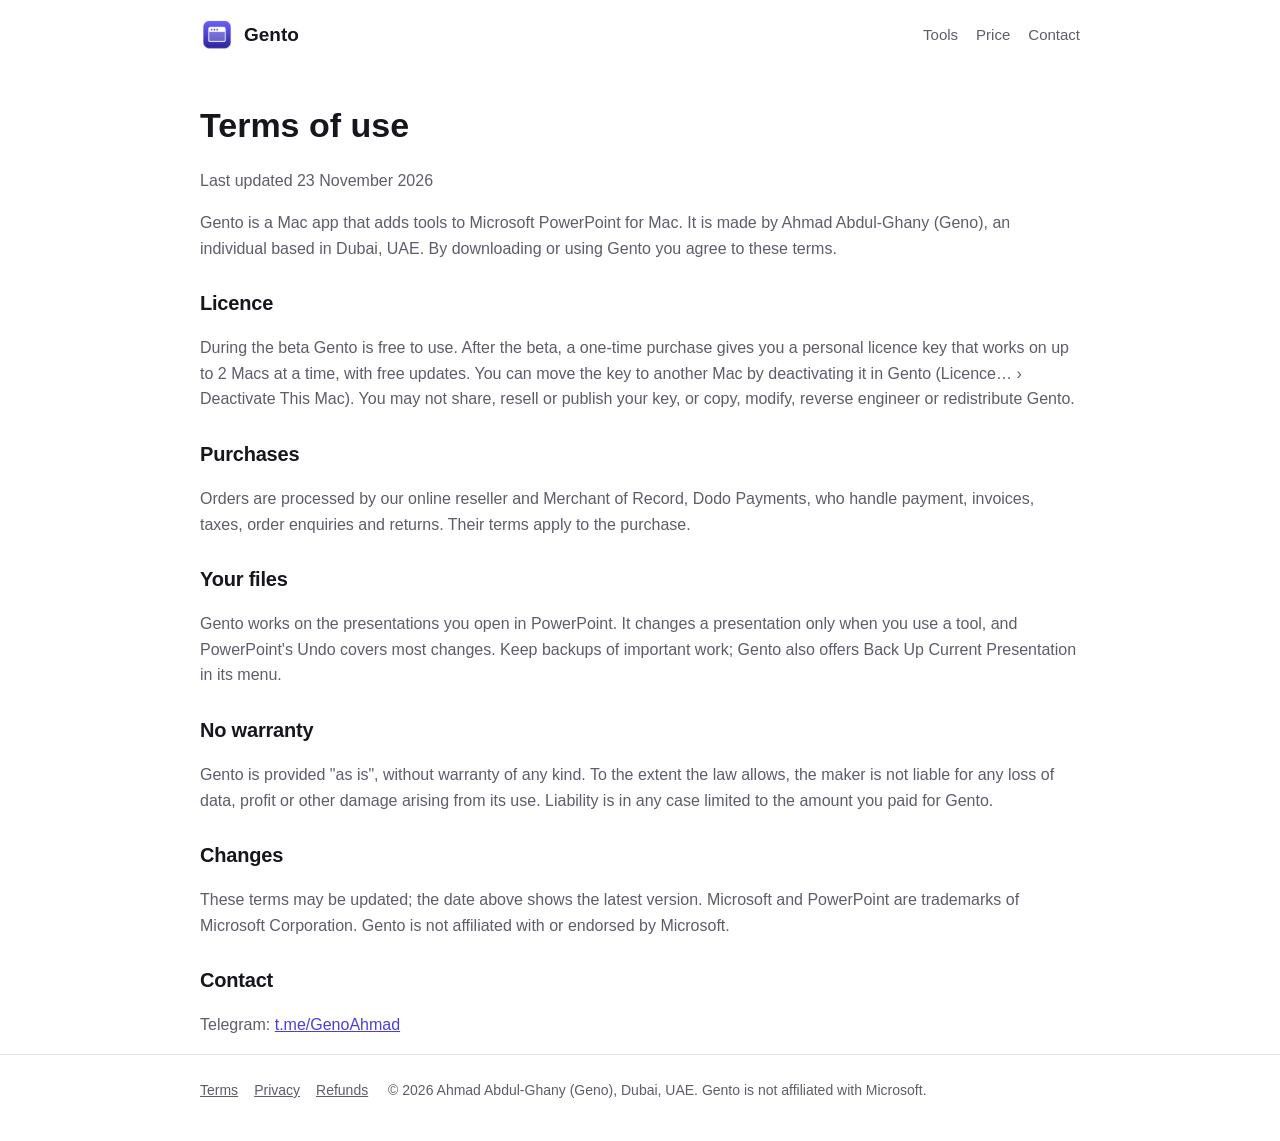
==== terms.html @ 7b76de58 "Gento product page" ====
<!doctype html>
<html lang="en">
<head>
<meta charset="utf-8">
<meta name="viewport" content="width=device-width, initial-scale=1">
<title>Terms of use · Gento</title>
<link rel="icon" href="favicon.png">
<link rel="stylesheet" href="style.css">
</head>
<body>
<div class="wrap">
  <header class="top">
    <a class="brand" href="./"><img src="icon.png" alt="">Gento</a>
    <nav><a href="./#tools">Tools</a><a href="./#price">Price</a><a href="./#contact">Contact</a></nav>
  </header>
  <div class="legal">
  <h1>Terms of use</h1>
  <p>Last updated 23 November 2026</p>
  <p>Gento is a Mac app that adds tools to Microsoft PowerPoint for Mac. It is made by Ahmad Abdul-Ghany (Geno), an individual based in Dubai, UAE. By downloading or using Gento you agree to these terms.</p>
  <h2>Licence</h2>
  <p>During the beta Gento is free to use. After the beta, a one-time purchase gives you a personal licence key that works on up to 2 Macs at a time, with free updates. You can move the key to another Mac by deactivating it in Gento (Licence… › Deactivate This Mac). You may not share, resell or publish your key, or copy, modify, reverse engineer or redistribute Gento.</p>
  <h2>Purchases</h2>
  <p>Orders are processed by our online reseller and Merchant of Record, Dodo Payments, who handle payment, invoices, taxes, order enquiries and returns. Their terms apply to the purchase.</p>
  <h2>Your files</h2>
  <p>Gento works on the presentations you open in PowerPoint. It changes a presentation only when you use a tool, and PowerPoint's Undo covers most changes. Keep backups of important work; Gento also offers Back Up Current Presentation in its menu.</p>
  <h2>No warranty</h2>
  <p>Gento is provided "as is", without warranty of any kind. To the extent the law allows, the maker is not liable for any loss of data, profit or other damage arising from its use. Liability is in any case limited to the amount you paid for Gento.</p>
  <h2>Changes</h2>
  <p>These terms may be updated; the date above shows the latest version. Microsoft and PowerPoint are trademarks of Microsoft Corporation. Gento is not affiliated with or endorsed by Microsoft.</p>
  <h2>Contact</h2>
  <p>Telegram: <a href="https://t.me/GenoAhmad">t.me/GenoAhmad</a></p>
  </div>
</div>
<footer><div class="wrap">
  <a href="terms.html">Terms</a><a href="privacy.html">Privacy</a><a href="refund.html">Refunds</a>
  <span>© 2026 Ahmad Abdul-Ghany (Geno), Dubai, UAE. Gento is not affiliated with Microsoft.</span>
</div></footer>
</body>
</html>
---- style.css ----
:root {
  --bg: #ffffff; --ink: #16161d; --muted: #5d5d6b; --line: #e7e6f2; --card: #f7f6fe;
  --accent: #4a3fd6; --accent2: #6b61fa; --accent-ink: #ffffff;
}
@media (prefers-color-scheme: dark) {
  :root { --bg: #111118; --ink: #f2f1f8; --muted: #a9a8b8; --line: #2a2938; --card: #1a1925; --accent: #7d74ff; --accent2: #9a93ff; }
}
* { box-sizing: border-box; }
body { margin: 0; background: var(--bg); color: var(--ink); font: 16px/1.6 -apple-system, BlinkMacSystemFont, "SF Pro Text", "Segoe UI", Roboto, sans-serif; }
a { color: var(--accent); }
.wrap { max-width: 920px; margin: 0 auto; padding: 0 20px; }
header.top { display: flex; align-items: center; justify-content: space-between; padding: 18px 0; }
.brand { display: flex; align-items: center; gap: 10px; font-weight: 700; font-size: 19px; color: var(--ink); text-decoration: none; }
.brand img { width: 34px; height: 34px; }
nav a { color: var(--muted); text-decoration: none; margin-left: 18px; font-size: 15px; }
nav a:hover { color: var(--ink); }
.hero { display: grid; grid-template-columns: 1.3fr 1fr; gap: 36px; align-items: center; padding: 48px 0 40px; }
.hero h1 { font-size: 44px; line-height: 1.1; margin: 0 0 16px; letter-spacing: -0.02em; }
.hero p { color: var(--muted); font-size: 18px; margin: 0 0 24px; }
.hero .art { display: flex; justify-content: center; }
.hero .art img { width: 220px; height: 220px; filter: drop-shadow(0 18px 40px rgba(74,63,214,.35)); }
.badge { display: inline-block; background: var(--card); color: var(--accent); border: 1px solid var(--line); border-radius: 999px; padding: 4px 12px; font-size: 13px; font-weight: 600; margin-bottom: 14px; }
.btn { display: inline-block; background: linear-gradient(180deg, var(--accent2), var(--accent)); color: var(--accent-ink); text-decoration: none; font-weight: 600; padding: 12px 22px; border-radius: 12px; }
.btn.ghost { background: transparent; color: var(--accent); border: 1px solid var(--line); margin-left: 8px; }
section { padding: 36px 0; border-top: 1px solid var(--line); }
h2 { font-size: 28px; margin: 0 0 18px; letter-spacing: -0.01em; }
.grid { display: grid; grid-template-columns: repeat(3, 1fr); gap: 14px; }
.card { background: var(--card); border: 1px solid var(--line); border-radius: 14px; padding: 18px; }
.card h3 { margin: 0 0 6px; font-size: 16px; }
.card p { margin: 0; color: var(--muted); font-size: 14.5px; }
.price { display: flex; gap: 14px; flex-wrap: wrap; }
.price .card { flex: 1 1 260px; }
.price .big { font-size: 34px; font-weight: 700; margin: 4px 0; }
.legal h1 { font-size: 34px; margin: 28px 0 8px; }
.legal h2 { font-size: 20px; margin: 26px 0 8px; }
.legal p, .legal li { color: var(--muted); }
footer { border-top: 1px solid var(--line); padding: 24px 0 40px; color: var(--muted); font-size: 14px; }
footer a { color: var(--muted); margin-right: 16px; }
@media (max-width: 760px) {
  .hero { grid-template-columns: 1fr; padding-top: 24px; }
  .hero h1 { font-size: 34px; }
  .hero .art { order: -1; }
  .hero .art img { width: 140px; height: 140px; }
  .grid { grid-template-columns: 1fr; }
  nav a { margin-left: 12px; }
  .btn.ghost { margin: 10px 0 0; }
}
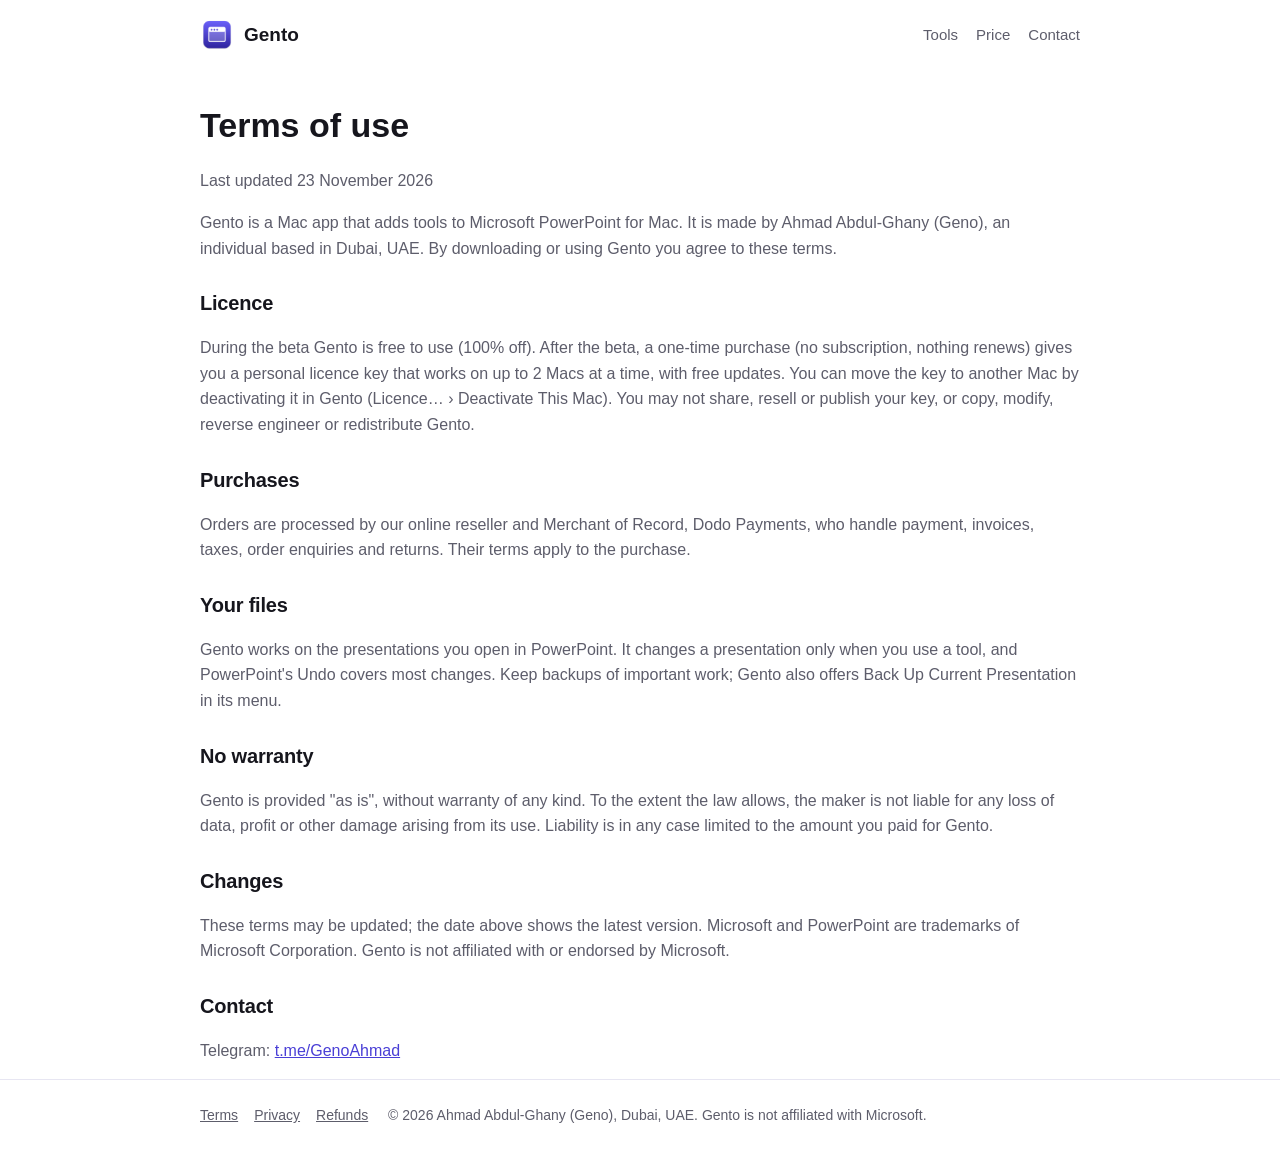
==== commit b2665ef4: "Site: PowerPoint on steroids; one-time purchase, no subscription; $10 → $2.99 after the beta, 100% o" ====
--- a/terms.html
+++ b/terms.html
@@ -18,7 +18,7 @@
   <p>Last updated 23 November 2026</p>
   <p>Gento is a Mac app that adds tools to Microsoft PowerPoint for Mac. It is made by Ahmad Abdul-Ghany (Geno), an individual based in Dubai, UAE. By downloading or using Gento you agree to these terms.</p>
   <h2>Licence</h2>
-  <p>During the beta Gento is free to use. After the beta, a one-time purchase gives you a personal licence key that works on up to 2 Macs at a time, with free updates. You can move the key to another Mac by deactivating it in Gento (Licence… › Deactivate This Mac). You may not share, resell or publish your key, or copy, modify, reverse engineer or redistribute Gento.</p>
+  <p>During the beta Gento is free to use (100% off). After the beta, a one-time purchase (no subscription, nothing renews) gives you a personal licence key that works on up to 2 Macs at a time, with free updates. You can move the key to another Mac by deactivating it in Gento (Licence… › Deactivate This Mac). You may not share, resell or publish your key, or copy, modify, reverse engineer or redistribute Gento.</p>
   <h2>Purchases</h2>
   <p>Orders are processed by our online reseller and Merchant of Record, Dodo Payments, who handle payment, invoices, taxes, order enquiries and returns. Their terms apply to the purchase.</p>
   <h2>Your files</h2>
